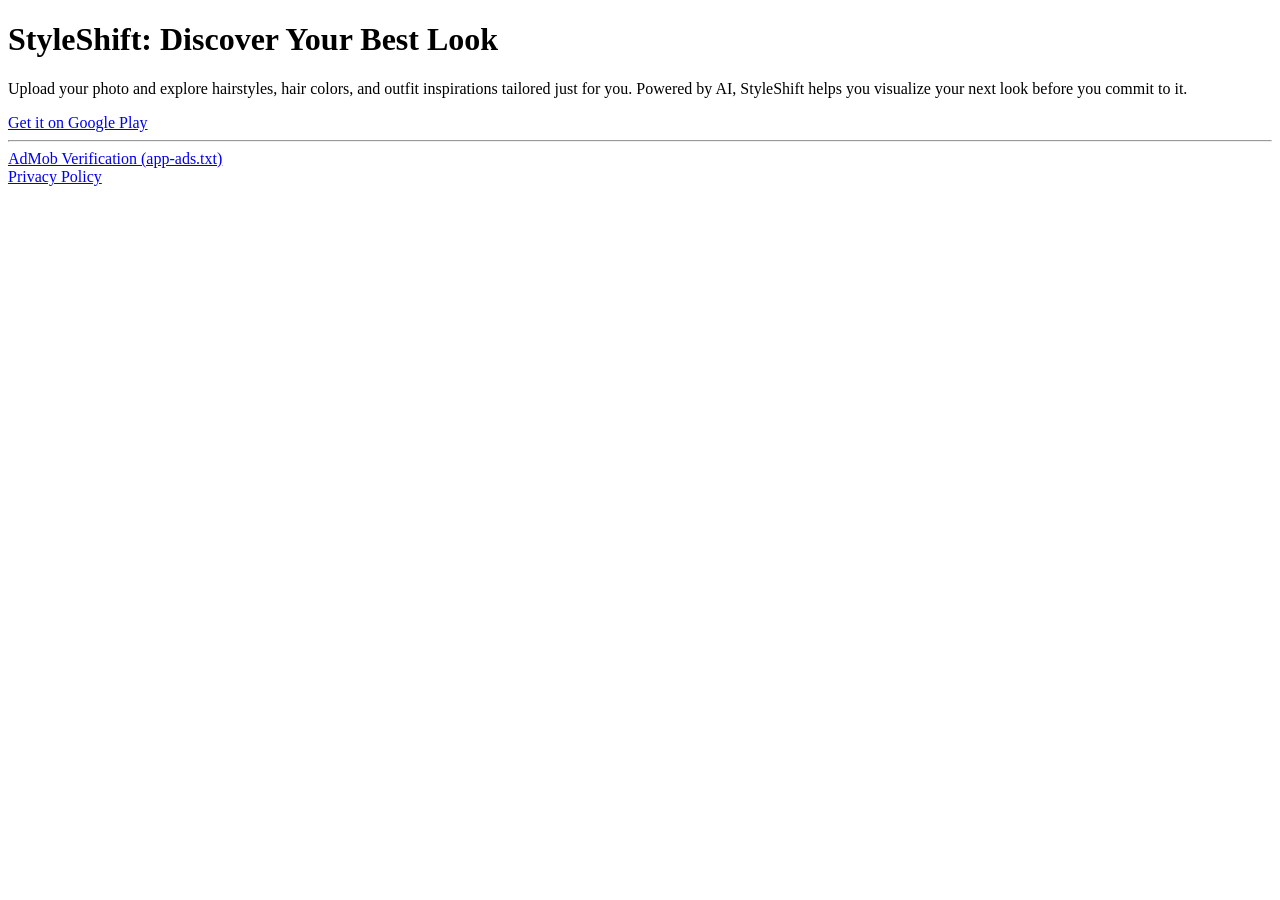
==== index.html @ ac65157d "Create index.html" ====
<!DOCTYPE html>
<html>
<head>
    <title>StyleShift - Discover Your Best Look</title>
</head>
<body>
    <h1>StyleShift: Discover Your Best Look</h1>
    <p>Upload your photo and explore hairstyles, hair colors, and outfit inspirations tailored just for you. Powered by AI, StyleShift helps you visualize your next look before you commit to it.</p>
    <a href="https://play.google.com/store/apps/details?id=com.cukkacreatives.styleshift">Get it on Google Play</a>
    <hr>
    <a href="app-ads.txt">AdMob Verification (app-ads.txt)</a>
    <br>
    <a href="https://durdenk.github.io/style-shift-web/privacy-policy.html">Privacy Policy</a>
</body>
</html>
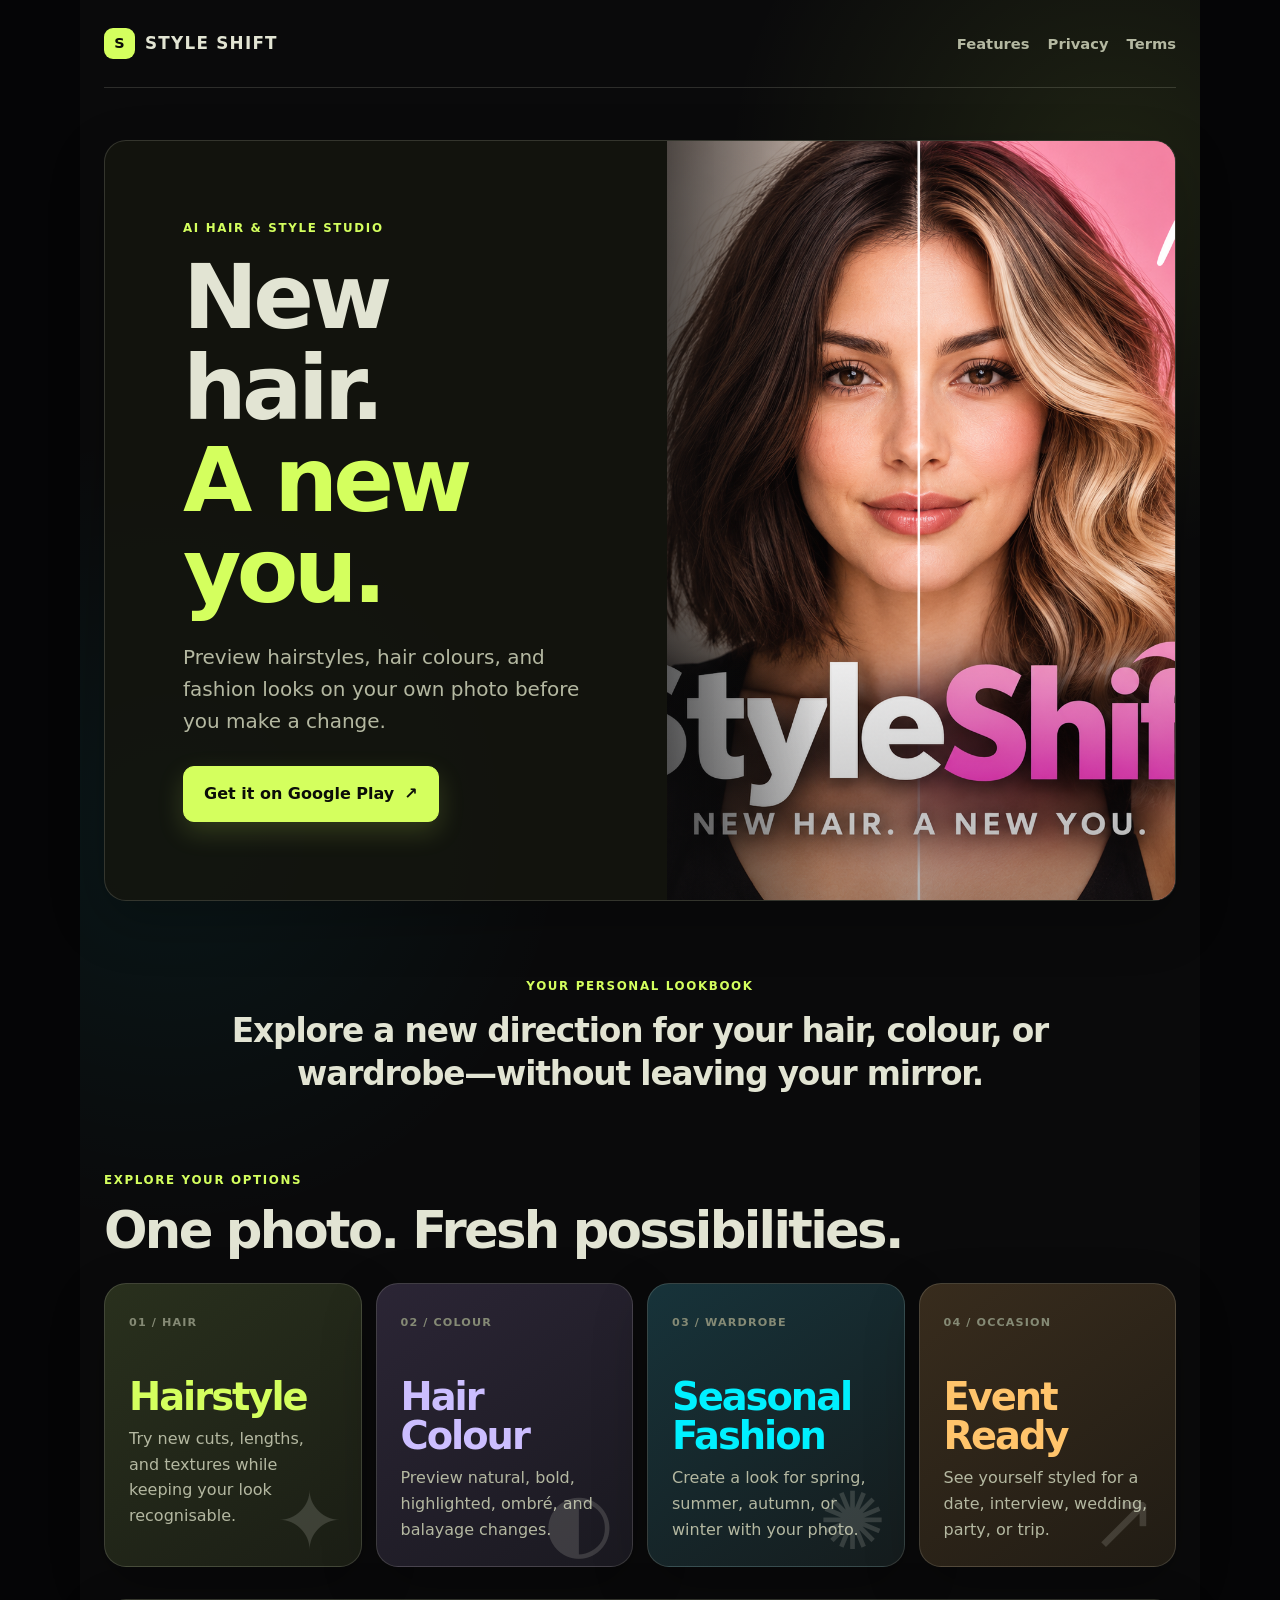
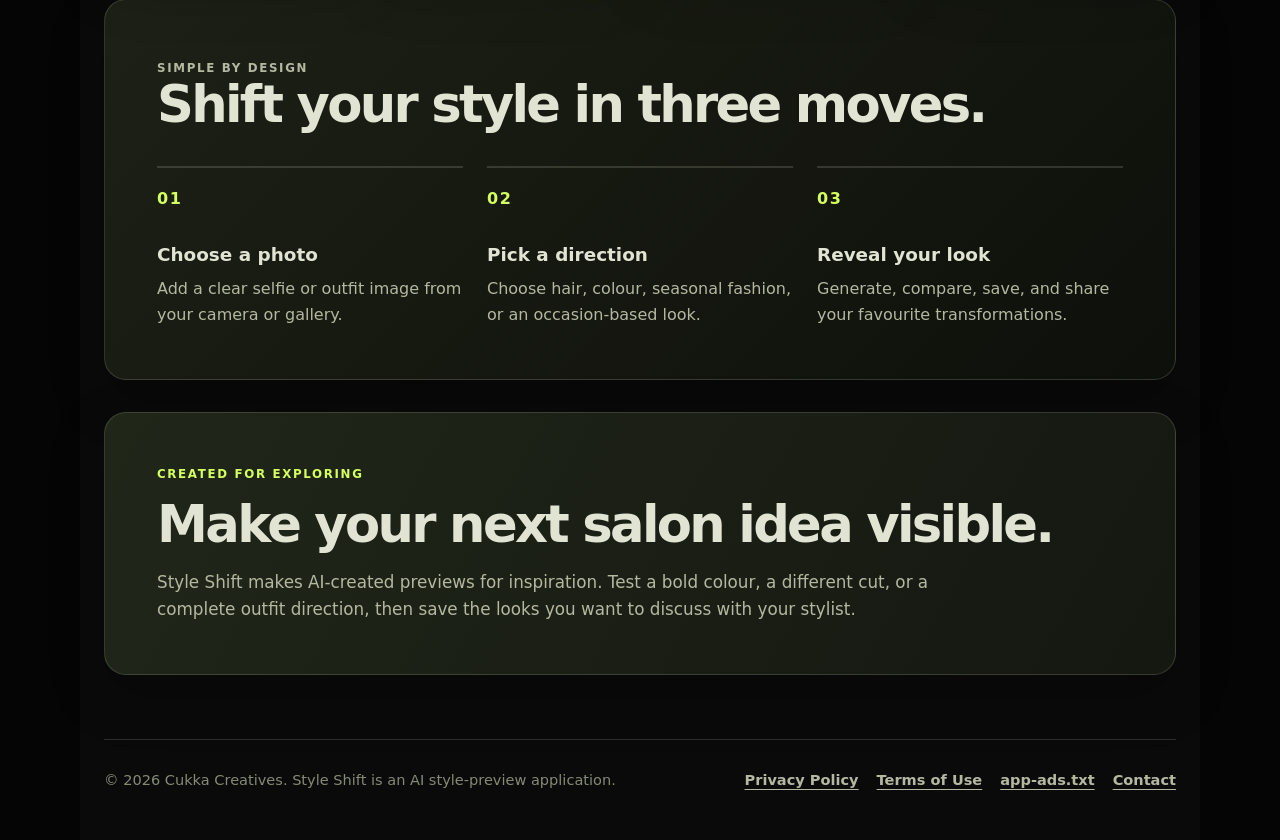
==== commit acf4bef5: "Add files via upload" ====
--- a/index.html
+++ b/index.html
@@ -1,15 +1,47 @@
-<!DOCTYPE html>
-<html>
+<!doctype html>
+<html lang="en">
 <head>
-    <title>StyleShift - Discover Your Best Look</title>
+  <meta charset="utf-8">
+  <meta name="viewport" content="width=device-width, initial-scale=1">
+  <meta name="description" content="Style Shift lets you preview new hairstyles, hair colors, and fashion looks with AI using your own photo.">
+  <title>Style Shift — New Hair. A New You.</title>
+  <link rel="stylesheet" href="./styles.css">
 </head>
 <body>
-    <h1>StyleShift: Discover Your Best Look</h1>
-    <p>Upload your photo and explore hairstyles, hair colors, and outfit inspirations tailored just for you. Powered by AI, StyleShift helps you visualize your next look before you commit to it.</p>
-    <a href="https://play.google.com/store/apps/details?id=com.cukkacreatives.styleshift">Get it on Google Play</a>
-    <hr>
-    <a href="app-ads.txt">AdMob Verification (app-ads.txt)</a>
-    <br>
-    <a href="https://durdenk.github.io/style-shift-web/privacy-policy.html">Privacy Policy</a>
+  <header class="site-header">
+    <a class="brand" href="./" aria-label="Style Shift home"><span class="brand-mark">S</span>STYLE SHIFT</a>
+    <nav aria-label="Site navigation"><a href="#features">Features</a><a href="./privacy-policy.html">Privacy</a><a href="./terms-of-use.html">Terms</a></nav>
+  </header>
+  <main>
+    <section class="hero" aria-labelledby="hero-title">
+      <div class="hero-copy">
+        <p class="eyebrow">AI HAIR &amp; STYLE STUDIO</p>
+        <h1 id="hero-title">New hair.<br><span>A new you.</span></h1>
+        <p class="lede">Preview hairstyles, hair colours, and fashion looks on your own photo before you make a change.</p>
+        <a class="button" href="https://play.google.com/store/apps/details?id=com.cukkacreatives.styleshift">Get it on Google Play <span aria-hidden="true">↗</span></a>
+      </div>
+      <div class="hero-visual"><img src="./logo.png" alt="A Style Shift hair transformation from brunette bob to blonde waves"></div>
+    </section>
+
+    <section class="intro" aria-label="Style Shift introduction"><p class="eyebrow">YOUR PERSONAL LOOKBOOK</p><p>Explore a new direction for your hair, colour, or wardrobe—without leaving your mirror.</p></section>
+
+    <section id="features" class="features" aria-labelledby="features-title">
+      <div class="section-heading"><p class="eyebrow">EXPLORE YOUR OPTIONS</p><h2 id="features-title">One photo. Fresh possibilities.</h2></div>
+      <div class="feature-grid">
+        <article class="feature-card hair"><span>01 / HAIR</span><h3>Hairstyle</h3><p>Try new cuts, lengths, and textures while keeping your look recognisable.</p><i aria-hidden="true">✦</i></article>
+        <article class="feature-card color"><span>02 / COLOUR</span><h3>Hair Colour</h3><p>Preview natural, bold, highlighted, ombré, and balayage changes.</p><i aria-hidden="true">◐</i></article>
+        <article class="feature-card season"><span>03 / WARDROBE</span><h3>Seasonal Fashion</h3><p>Create a look for spring, summer, autumn, or winter with your photo.</p><i aria-hidden="true">✺</i></article>
+        <article class="feature-card occasion"><span>04 / OCCASION</span><h3>Event Ready</h3><p>See yourself styled for a date, interview, wedding, party, or trip.</p><i aria-hidden="true">↗</i></article>
+      </div>
+    </section>
+
+    <section class="steps" aria-labelledby="steps-title">
+      <div class="section-heading"><p class="eyebrow">SIMPLE BY DESIGN</p><h2 id="steps-title">Shift your style in three moves.</h2></div>
+      <ol><li><span>01</span><strong>Choose a photo</strong><p>Add a clear selfie or outfit image from your camera or gallery.</p></li><li><span>02</span><strong>Pick a direction</strong><p>Choose hair, colour, seasonal fashion, or an occasion-based look.</p></li><li><span>03</span><strong>Reveal your look</strong><p>Generate, compare, save, and share your favourite transformations.</p></li></ol>
+    </section>
+
+    <section class="notice" aria-labelledby="notice-title"><p class="eyebrow">CREATED FOR EXPLORING</p><h2 id="notice-title">Make your next salon idea visible.</h2><p>Style Shift makes AI-created previews for inspiration. Test a bold colour, a different cut, or a complete outfit direction, then save the looks you want to discuss with your stylist.</p></section>
+  </main>
+  <footer><p>© 2026 Cukka Creatives. Style Shift is an AI style-preview application.</p><div><a href="./privacy-policy.html">Privacy Policy</a><a href="./terms-of-use.html">Terms of Use</a><a href="./app-ads.txt">app-ads.txt</a><a href="mailto:cukkacreatives@gmail.com">Contact</a></div></footer>
 </body>
 </html>
--- a/styles.css
+++ b/styles.css
@@ -0,0 +1 @@
+:root{--bg:#0a0a0b;--surface:#14160f;--card:#202318;--ink:#e2e4d3;--muted:#b4b8a1;--dim:#858a75;--lime:#d4ff5e;--cyan:#00f0ff;--purple:#ccbeff;--line:rgba(226,228,211,.16);--radius:22px;--content:1120px}*{box-sizing:border-box}html{background:#050506;scroll-behavior:smooth}body{max-width:var(--content);min-height:100vh;margin:0 auto;padding:0 24px;color:var(--ink);background:radial-gradient(circle at 92% 7%,rgba(212,255,94,.1),transparent 24rem),radial-gradient(circle at 8% 34%,rgba(0,240,255,.06),transparent 25rem),var(--bg);font-family:Inter,ui-sans-serif,system-ui,-apple-system,"Segoe UI",sans-serif;line-height:1.6}a{color:var(--ink);font-weight:750;text-underline-offset:4px}a:focus-visible,.button:focus-visible{outline:3px solid var(--cyan);outline-offset:4px}.site-header,footer{display:flex;align-items:center;justify-content:space-between;gap:24px}.site-header{min-height:88px;border-bottom:1px solid var(--line)}.brand{display:inline-flex;align-items:center;gap:10px;font-size:1.05rem;font-weight:900;letter-spacing:.075em;text-decoration:none}.brand-mark{display:grid;width:31px;height:31px;place-items:center;border-radius:9px;color:#090b07;background:var(--lime);font-size:.9rem;letter-spacing:0}nav,footer div{display:flex;flex-wrap:wrap;gap:18px}nav a{color:var(--muted);font-size:.92rem;text-decoration:none}nav a:hover,footer a:hover{color:var(--lime)}main{padding:52px 0 64px}.hero,.steps,.notice,.feature-card{border:1px solid var(--line);border-radius:var(--radius);background:rgba(20,22,15,.86);box-shadow:0 20px 55px rgba(0,0,0,.24)}.hero{display:grid;grid-template-columns:minmax(0,1.05fr) minmax(300px,.95fr);align-items:stretch;min-height:500px;overflow:hidden}.hero-copy{display:flex;flex-direction:column;align-items:flex-start;justify-content:center;padding:clamp(34px,7vw,78px)}.eyebrow{margin:0 0 14px;color:var(--lime);font-size:.74rem;font-weight:900;letter-spacing:.14em}h1,h2,h3{margin:0;letter-spacing:-.052em;line-height:1.02}h1{font-size:clamp(3.35rem,7vw,6.4rem)}h1 span{color:var(--lime)}.lede{max-width:500px;margin:24px 0 29px;color:var(--muted);font-size:clamp(1.08rem,2vw,1.25rem)}.button{display:inline-flex;gap:10px;align-items:center;padding:14px 20px;border:1px solid var(--lime);border-radius:11px;color:#0b0d08;background:var(--lime);box-shadow:0 10px 26px rgba(212,255,94,.17);text-decoration:none}.button:hover{background:#e0ff87;transform:translateY(-1px)}.hero-visual{position:relative;min-height:340px;overflow:hidden;background:#d77593}.hero-visual:after{position:absolute;inset:0;background:linear-gradient(90deg,rgba(10,10,11,.65),transparent 32%),linear-gradient(0deg,rgba(10,10,11,.32),transparent 40%);content:""}.hero-visual img{width:100%;height:100%;object-fit:cover;object-position:center top}.intro{max-width:830px;margin:76px auto;text-align:center}.intro p:last-child{margin:0;font-size:clamp(1.45rem,3vw,2.05rem);font-weight:650;letter-spacing:-.035em;line-height:1.3}.section-heading h2,.notice h2{font-size:clamp(2rem,4vw,3.2rem)}.feature-grid{display:grid;grid-template-columns:repeat(4,1fr);gap:14px;margin-top:27px}.feature-card{position:relative;min-height:245px;padding:24px;overflow:hidden}.feature-card span{color:var(--dim);font-size:.7rem;font-weight:850;letter-spacing:.1em}.feature-card h3{margin-top:43px;font-size:clamp(1.85rem,3vw,2.7rem)}.feature-card p{margin:10px 0 0;color:var(--muted)}.feature-card i{position:absolute;right:18px;bottom:4px;color:rgba(226,228,211,.17);font-family:Georgia,serif;font-size:5rem;font-style:normal;line-height:1}.hair{background:linear-gradient(145deg,#29301d,#1b1e15)}.color{background:linear-gradient(145deg,#2b2535,#1a1920)}.season{background:linear-gradient(145deg,#17333a,#151c1d)}.occasion{background:linear-gradient(145deg,#382c1d,#211c14)}.hair h3{color:var(--lime)}.color h3{color:var(--purple)}.season h3{color:var(--cyan)}.occasion h3{color:#ffc46b}.steps{margin-top:32px;padding:clamp(29px,5vw,52px);background:linear-gradient(135deg,rgba(31,34,23,.96),rgba(14,16,11,.96))}.steps ol{display:grid;grid-template-columns:repeat(3,1fr);gap:24px;margin:36px 0 0;padding:0;list-style:none}.steps li{padding-top:18px;border-top:2px solid var(--line)}.steps li span{display:block;margin-bottom:28px;color:var(--lime);font-weight:900;letter-spacing:.1em}.steps strong{font-size:1.15rem}.steps p{margin:7px 0 0;color:var(--muted)}.notice{margin-top:32px;padding:clamp(31px,5vw,52px);background:linear-gradient(120deg,#202719,#151711)}.notice p:last-child{max-width:800px;margin:18px 0 0;color:var(--muted);font-size:1.05rem}.legal{max-width:820px;margin:0 auto;padding:52px 0 72px}.legal h1{margin-bottom:20px;font-size:clamp(3rem,8vw,5.5rem)}.legal h2{margin-top:40px;padding-bottom:10px;border-bottom:1px solid var(--line);font-size:1.45rem}.legal p,.legal li{color:var(--muted)}.legal strong{color:var(--ink)}.legal li+li{margin-top:10px}footer{padding:28px 0 48px;border-top:1px solid var(--line);color:var(--dim);font-size:.91rem}footer p{margin:0}footer a{color:var(--muted)}@media(max-width:760px){body{padding:0 16px}.site-header,footer{align-items:flex-start;flex-direction:column;padding:20px 0}main{padding:32px 0 48px}.hero{grid-template-columns:1fr}.hero-copy{min-height:420px}.hero-visual{min-height:360px}.feature-grid,.steps ol{grid-template-columns:1fr}.feature-card{min-height:185px}.feature-card h3{margin-top:22px}.intro{margin:56px auto}}
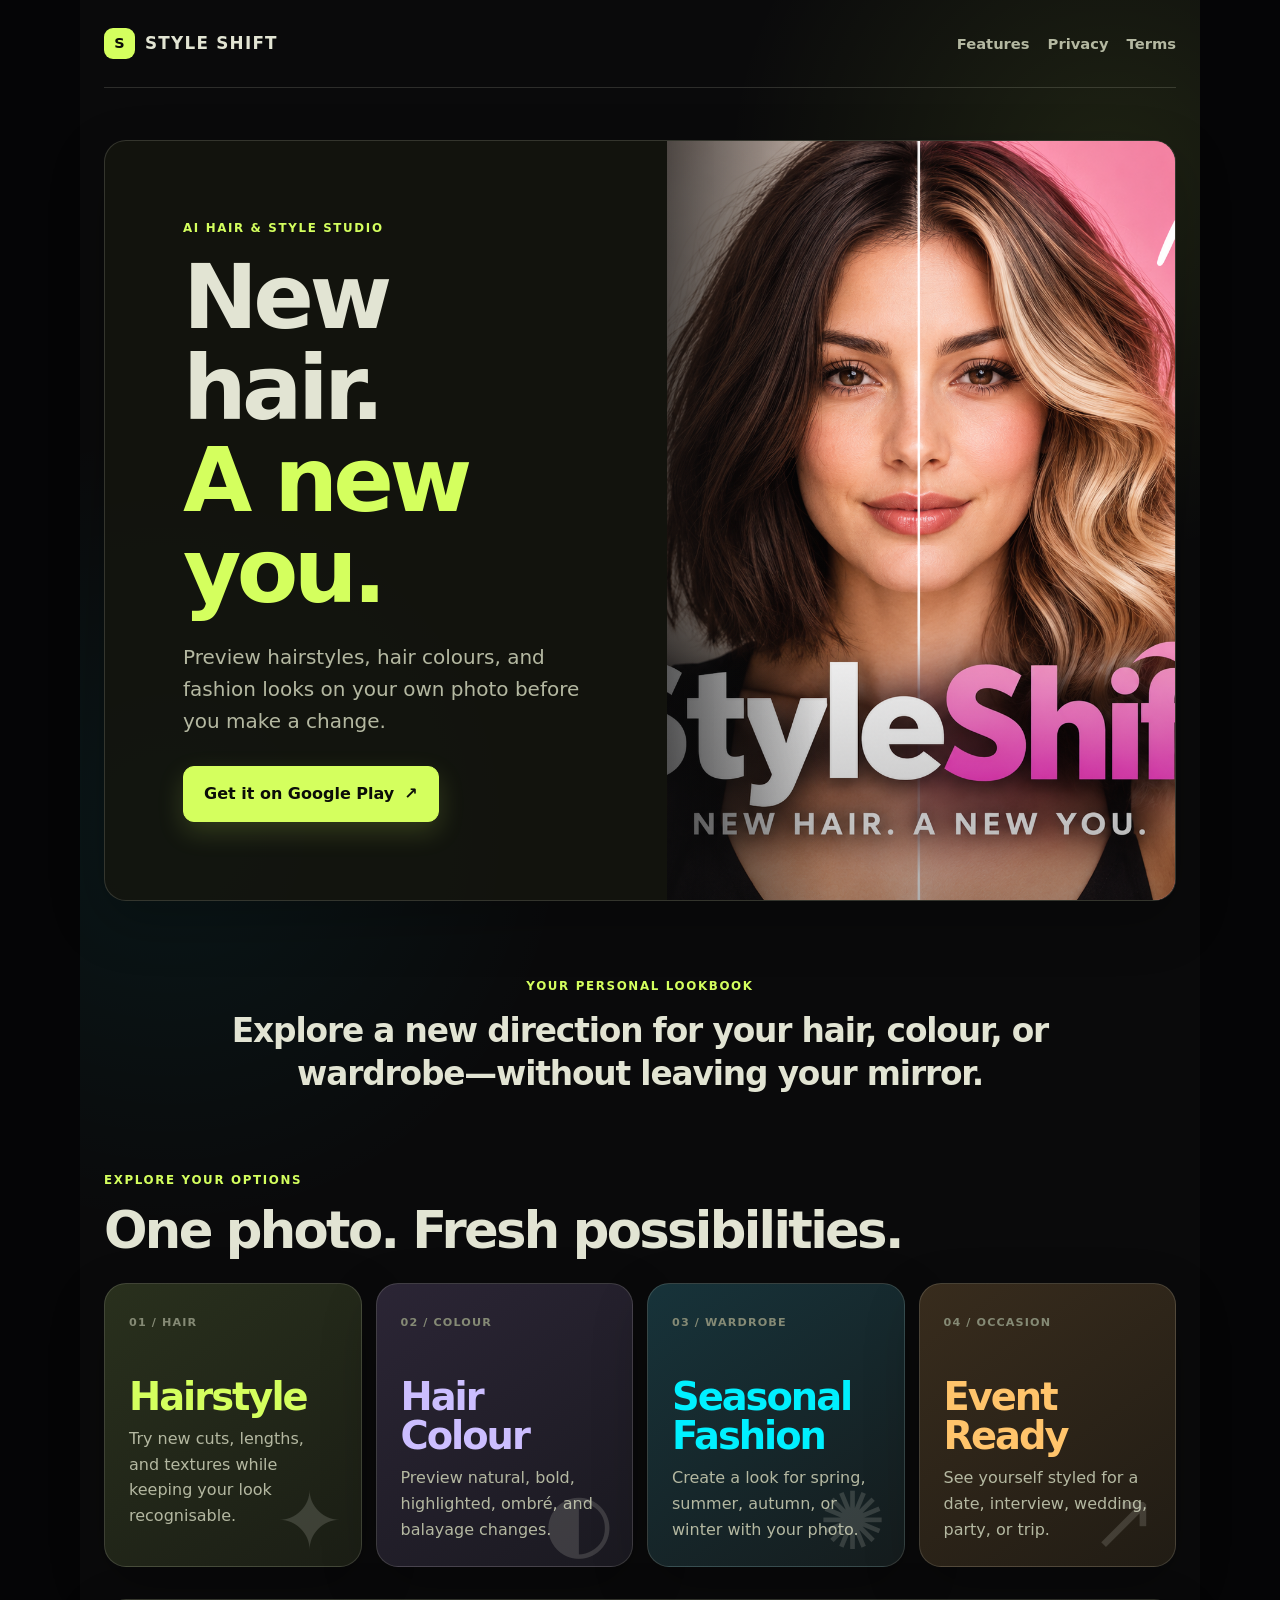
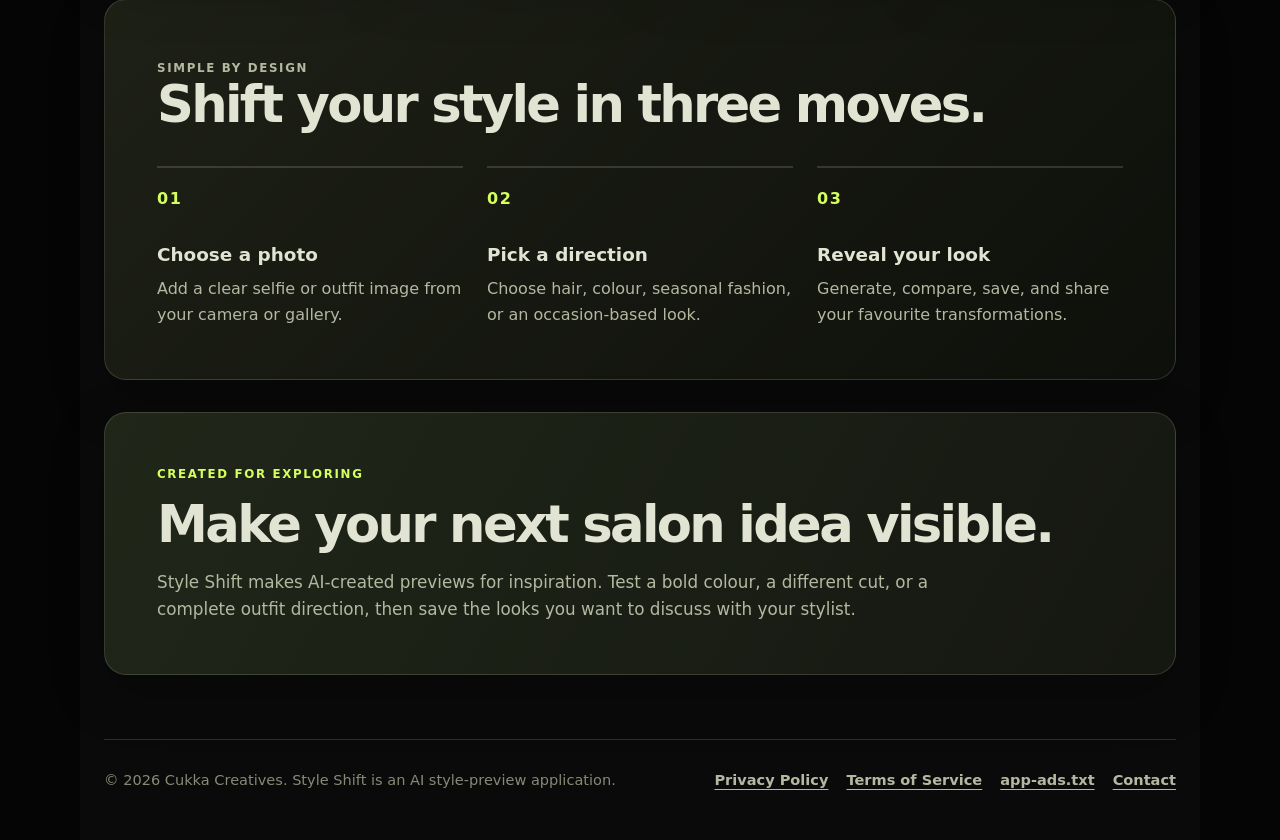
==== commit 0f5b4410: "Add files via upload" ====
--- a/index.html
+++ b/index.html
@@ -10,7 +10,7 @@
 <body>
   <header class="site-header">
     <a class="brand" href="./" aria-label="Style Shift home"><span class="brand-mark">S</span>STYLE SHIFT</a>
-    <nav aria-label="Site navigation"><a href="#features">Features</a><a href="./privacy-policy.html">Privacy</a><a href="./terms-of-use.html">Terms</a></nav>
+    <nav aria-label="Site navigation"><a href="#features">Features</a><a href="./privacy-policy.html">Privacy</a><a href="./terms-of-service.html">Terms</a></nav>
   </header>
   <main>
     <section class="hero" aria-labelledby="hero-title">
@@ -42,6 +42,6 @@
 
     <section class="notice" aria-labelledby="notice-title"><p class="eyebrow">CREATED FOR EXPLORING</p><h2 id="notice-title">Make your next salon idea visible.</h2><p>Style Shift makes AI-created previews for inspiration. Test a bold colour, a different cut, or a complete outfit direction, then save the looks you want to discuss with your stylist.</p></section>
   </main>
-  <footer><p>© 2026 Cukka Creatives. Style Shift is an AI style-preview application.</p><div><a href="./privacy-policy.html">Privacy Policy</a><a href="./terms-of-use.html">Terms of Use</a><a href="./app-ads.txt">app-ads.txt</a><a href="mailto:cukkacreatives@gmail.com">Contact</a></div></footer>
+  <footer><p>© 2026 Cukka Creatives. Style Shift is an AI style-preview application.</p><div><a href="./privacy-policy.html">Privacy Policy</a><a href="./terms-of-service.html">Terms of Service</a><a href="./app-ads.txt">app-ads.txt</a><a href="mailto:cukkacreatives@gmail.com">Contact</a></div></footer>
 </body>
 </html>
